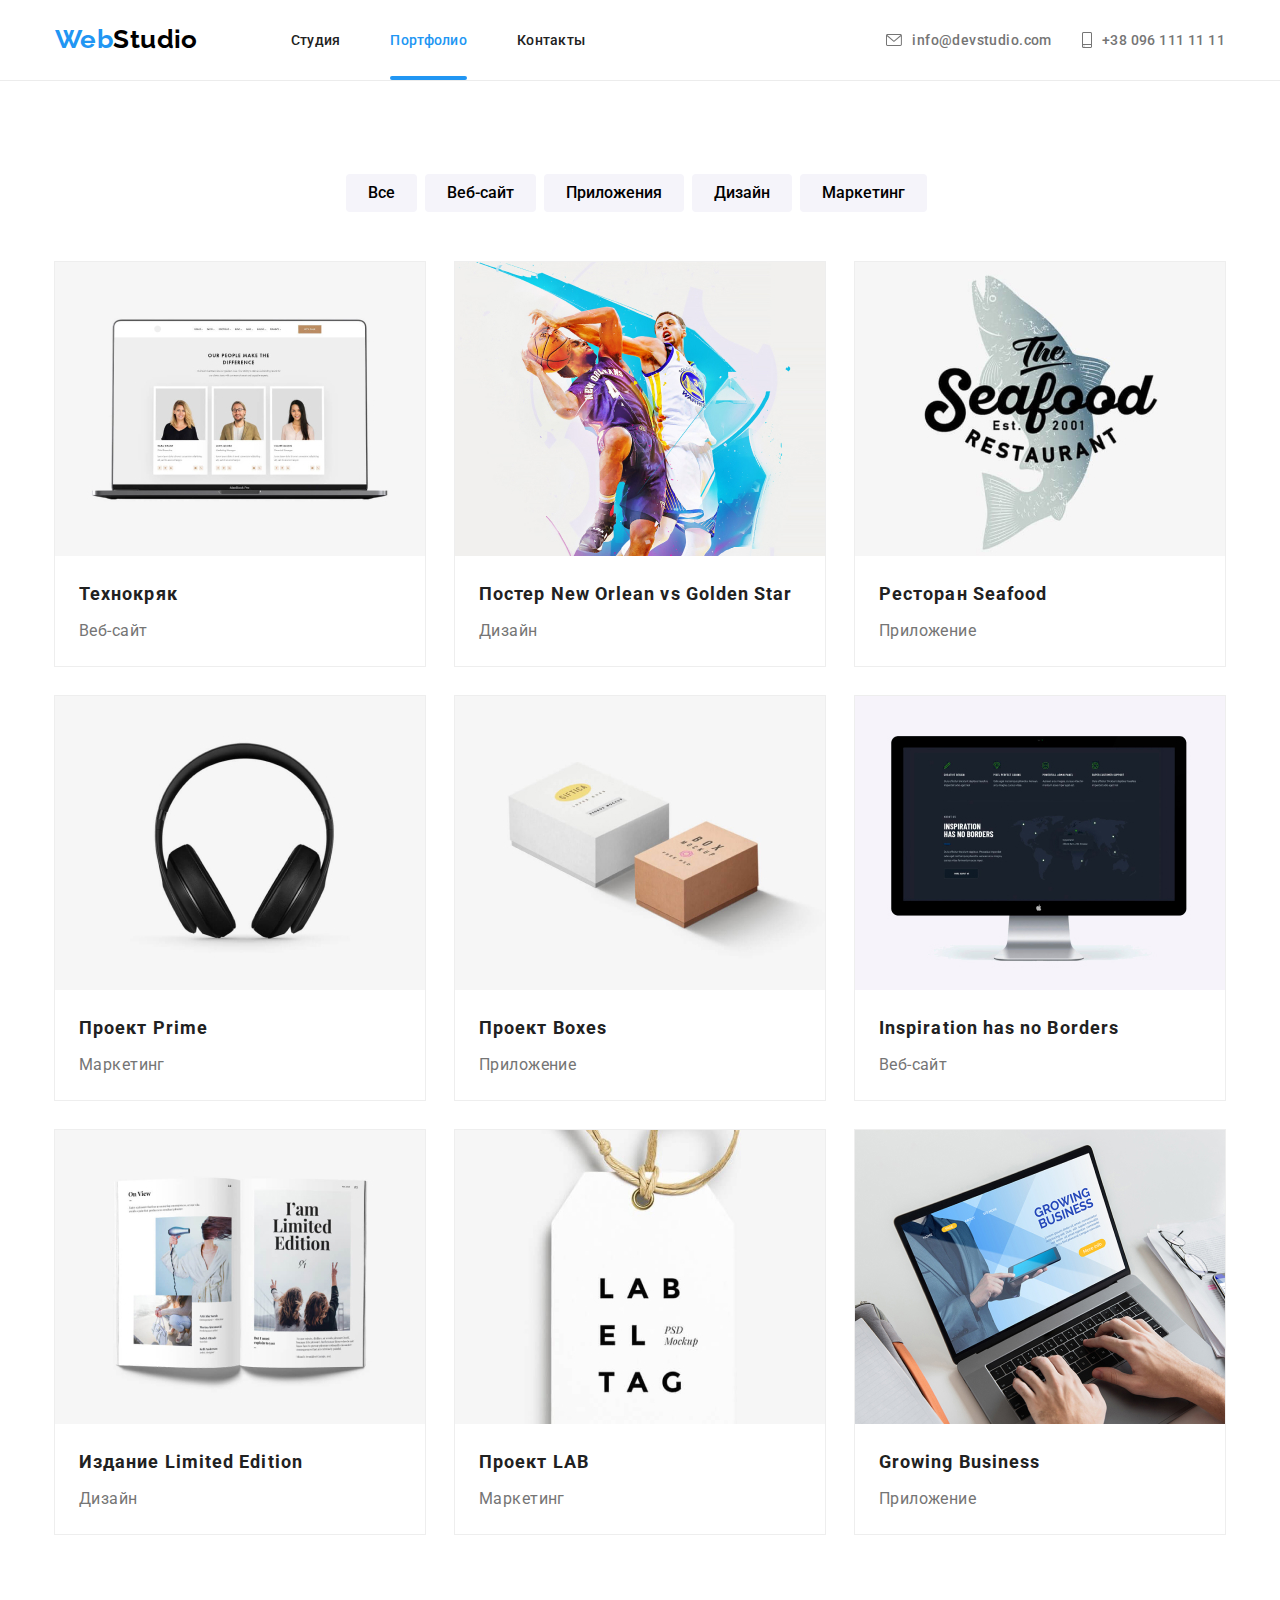
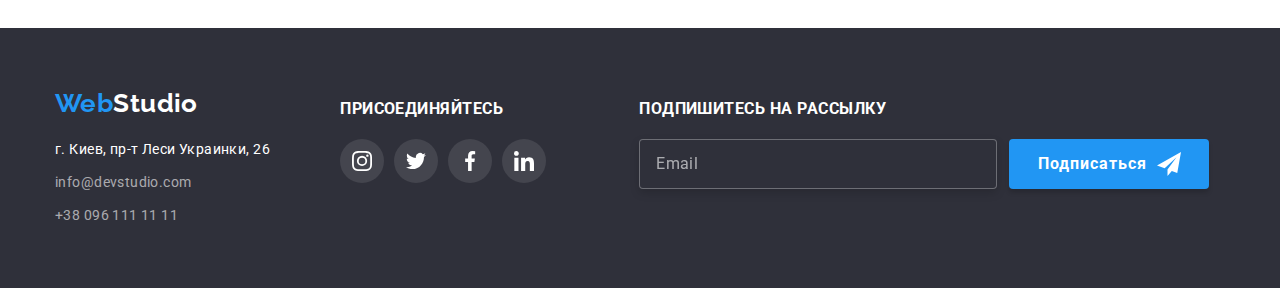
==== portfolio.html @ 319999fb "HW6" ====
<!DOCTYPE html>
<html lang="ru">

<head>
    <meta charset="UTF-8">
    <meta http-equiv="X-UA-Compatible" content="IE=edge">
    <meta name="viewport" content="width=device-width, initial-scale=1.0">
    <title>Портфолио</title>
    <link rel="preconnect" href="https://fonts.gstatic.com">
    <link
        href="https://fonts.googleapis.com/css2?family=Raleway:wght@700&family=Roboto:wght@400;500;700;900&display=swap"
        rel="stylesheet">
    <link rel="stylesheet" href="./css/modern-normalize.css">
    <link rel="stylesheet" href="./css/styles.css">
</head>

<body>
    <header class="header">
        <nav class="container header-nav">
            <a href="" class="logo"><span class="logo-text">Web</span>Studio</a>
            <ul class="header-menu-list">
                <li class="header-menu-item">
                    <a href="./index.html" class="header-menu-link">Студия</a>
                </li>
                <li class="header-menu-item position">
                    <a href="./portfolio.html" class="header-menu-link color">Портфолио</a>
                </li>
                <li class="header-menu-item">
                    <a href="" class="header-menu-link">Контакты</a>
                </li>
            </ul>
            <ul class="header-contacts-list">
                <li class="header-contacts-item">
                    <a href="mailto:info@devstudio.com" class="link">
                        <svg class="link-icon" width="16" height="16">
                            <use href="./images/sprite.svg#envelope"></use>
                        </svg>
                        info@devstudio.com
                    </a>
                </li>
                <li class="header-contacts-item">
                    <a href="tel:+380961111111" class="link">
                        <svg class="link-icon" width="10" height="16">
                            <use href="./images/sprite.svg#smartphone"></use>
                        </svg>
                        +38 096 111 11 11
                    </a>
                </li>
            </ul>
        </nav>
    </header>
    <main>
        <section class="section">
            <div class="container">
                <!-- <h1>Portfolio</h1> -->
                <ul class="portfolio-buttons-list">
                    <li class="portfolio-buttons-item"><button type="button" class="button">Все</button></li>
                    <li class="portfolio-buttons-item"><button type="button" class="button">Веб-сайт</button></li>
                    <li class="portfolio-buttons-item"><button type="button" class="button">Приложения</button></li>
                    <li class="portfolio-buttons-item"><button type="button" class="button">Дизайн</button></li>
                    <li class="portfolio-buttons-item"><button type="button" class="button">Маркетинг</button></li>
                </ul>
                <ul class="portfolio-cards-list">
                    <li class="portfolio-cards-item">
                        <a href="" class="portfolio-cards-link">
                            <div class="card-img-block overlay">
                                <img src="./images/portfolio_1.jpg" alt="Technokryak" width="370">
                                <p class="pop-up-text">Технокряк это современная площадка распространения коронавируса.
                                    Компании используют эту
                                    платформу для цифрового шпионажа и атак на защищённые сервера конкурентов.</p>
                            </div>
                            <div class="card-content-block">
                                <h2 class="list-title-bold">Технокряк</h2>
                                <p class="list-paragraph">Веб-сайт</p>
                            </div>
                        </a>
                    </li>
                    <li class="portfolio-cards-item">
                        <a href="" class="portfolio-cards-link">
                            <div class="card-img-block overlay">
                                <img src="./images/portfolio_2.jpg" alt="Poster New Orlean vs Golden Star" width="370">
                                <p class="pop-up-text">Технокряк это современная площадка распространения коронавируса.
                                    Компании используют эту
                                    платформу для цифрового шпионажа и атак на защищённые сервера конкурентов.</p>
                            </div>
                            <div class="card-content-block">
                                <h2 class="list-title-bold">Постер New Orlean vs Golden Star</h2>
                                <p class="list-paragraph">Дизайн</p>
                            </div>
                        </a>
                    </li>
                    <li class="portfolio-cards-item">
                        <a href="" class="portfolio-cards-link">
                            <div class="card-img-block overlay">
                                <img src="./images/portfolio_3.jpg" alt="Restaurant Seafood" width="370">
                                <p class="pop-up-text">Технокряк это современная площадка распространения коронавируса.
                                    Компании используют эту
                                    платформу для цифрового шпионажа и атак на защищённые сервера конкурентов.</p>
                            </div>
                            <div class="card-content-block">
                                <h2 class="list-title-bold">Ресторан Seafood</h2>
                                <p class="list-paragraph">Приложение</p>
                            </div>
                        </a>
                    </li>
                    <li class="portfolio-cards-item">
                        <a href="" class="portfolio-cards-link">
                            <div class="card-img-block overlay">
                                <img src="./images/portfolio_4.jpg" alt="Project Prime" width="370">
                                <p class="pop-up-text">Технокряк это современная площадка распространения коронавируса.
                                    Компании используют эту платформу для цифрового шпионажа и атак на защищённые
                                    сервера
                                    конкурентов.</p>
                            </div>
                            <div class="card-content-block">
                                <h2 class="list-title-bold">Проект Prime</h2>
                                <p class="list-paragraph">Маркетинг</p>
                            </div>
                        </a>
                    </li>
                    <li class="portfolio-cards-item">
                        <a href="" class="portfolio-cards-link">
                            <div class="card-img-block overlay">
                                <img src="./images/portfolio_5.jpg" alt="Project Boxes" width="370">
                                <p class="pop-up-text">Технокряк это современная площадка распространения коронавируса.
                                    Компании используют эту платформу для цифрового шпионажа и атак на защищённые
                                    сервера
                                    конкурентов.</p>
                            </div>
                            <div class="card-content-block">
                                <h2 class="list-title-bold">Проект Boxes</h2>
                                <p class="list-paragraph">Приложение</p>
                            </div>
                        </a>
                    </li>
                    <li class="portfolio-cards-item">
                        <a href="" class="portfolio-cards-link">
                            <div class="card-img-block overlay">
                                <img src="./images/portfolio_6.jpg" alt="Inspiration has no Borders" width="370">
                                <p class="pop-up-text">Технокряк это современная площадка распространения коронавируса.
                                    Компании используют эту
                                    платформу для цифрового шпионажа и атак на защищённые сервера конкурентов.</p>
                            </div>
                            <div class="card-content-block">
                                <h2 class="list-title-bold">Inspiration has no Borders</h2>
                                <p class="list-paragraph">Веб-сайт</p>
                            </div>
                        </a>
                    </li class="portfolio-cards-item">
                    <li class="portfolio-cards-item">
                        <a href="" class="portfolio-cards-link">
                            <div class="card-img-block overlay">
                                <img src="./images/portfolio_7.jpg" alt="Edition Limited Edition" width="370">
                                <p class="pop-up-text">Технокряк это современная площадка распространения коронавируса.
                                    Компании используют эту
                                    платформу для цифрового шпионажа и атак на защищённые сервера конкурентов.</p>
                            </div>
                            <div class="card-content-block">
                                <h2 class="list-title-bold">Издание Limited Edition</h2>
                                <p class="list-paragraph">Дизайн</p>
                            </div>
                        </a>
                    </li>
                    <li class="portfolio-cards-item">
                        <a href="" class="portfolio-cards-link">
                            <div class="card-img-block overlay">
                                <img src="./images/portfolio_8.jpg" alt="Project LAB" width="370">
                                <p class="pop-up-text">Технокряк это современная площадка распространения коронавируса.
                                    Компании используют эту
                                    платформу для цифрового шпионажа и атак на защищённые сервера конкурентов.</p>
                            </div>
                            <div class="card-content-block">
                                <h2 class="list-title-bold">Проект LAB</h2>
                                <p class="list-paragraph">Маркетинг</p>
                            </div>
                        </a>
                    </li>
                    <li class="portfolio-cards-item">
                        <a href="" class="portfolio-cards-link">
                            <div class="card-img-block overlay">
                                <img src="./images/portfolio_9.jpg" alt="Growing Business" width="370">
                                <p class="pop-up-text">Технокряк это современная площадка распространения коронавируса.
                                    Компании используют эту
                                    платформу для цифрового шпионажа и атак на защищённые сервера конкурентов.</p>
                            </div>
                            <div class="card-content-block">
                                <h2 class="list-title-bold">Growing Business</h2>
                                <p class="list-paragraph">Приложение</p>
                            </div>
                        </a>
                    </li>
                </ul>
            </div>
        </section>
    </main>
    <footer class="footer">
        <div class="container">
            <div class="address_join">
                <div>
                    <a href="" class="logo"><span class="logo-text">Web</span>Studio</a>
                    <address>
                        <ul class="footer-list">
                            <li class="footer-item">
                                <p>г. Киев, пр-т Леси Украинки, 26</p>
                            </li>
                            <li class="footer-item">
                                <a href="mailto:info@devstudio.com" class="footer-item-link">info@devstudio.com</a>
                            </li>
                            <li class="footer-item">
                                <a href="tel:+380961111111" class="footer-item-link">+38 096 111 11 11</a>
                            </li>
                        </ul>
                    </address>
                </div>
                <div class="join-block">
                    <h3 class="join-title">Присоединяйтесь</h3>
                    <ul class="social-icons-list join-mt">
                        <li class="social-icons-item">
                            <a href="" class="social-icons-link join-font-bg">
                                <svg class="social-icons-svg" width="20" height="20">
                                    <use href="./images/sprite.svg#instagram"></use>
                                </svg>
                            </a>
                        </li>
                        <li class="social-icons-item">
                            <a href="" class="social-icons-link join-font-bg">
                                <svg class="social-icons-svg" width="20" height="20">
                                    <use href="./images/sprite.svg#twitter"></use>
                                </svg>
                            </a>
                        </li>
                        <li class="social-icons-item">
                            <a href="" class="social-icons-link join-font-bg">
                                <svg class="social-icons-svg" width="20" height="20">
                                    <use href="./images/sprite.svg#facebook"></use>
                                </svg>
                            </a>
                        </li>
                        <li class="social-icons-item">
                            <a href="" class="social-icons-link join-font-bg">
                                <svg class="social-icons-svg" width="20" height="20">
                                    <use href="./images/sprite.svg#linkedin"></use>
                                </svg>
                            </a>
                        </li>
                    </ul>
                </div>
                <div class="join-email">
                    <h3 class="join-title">Подпишитесь на рассылку</h3>
                    <form action="" method="GET" class="email-form">
                        <input type="email" name="email" class="email-input" placeholder="Email">
                        <button type="submit" class="join-btn">Подписаться
                            <svg class="email-join-svg" width="24" height="24">
                                <use href="./images/sprite.svg#icon-btn"></use>
                            </svg>
                        </button>
                    </form>
                </div>
            </div>
        </div>
    </footer>
</body>

</html>
---- css/styles.css ----
:root {
  --size-gap: 30px;
  --size-svg: 10px;
  --main-text-color: #212121;
  --active-color: #2196f3;
  --grey-color: #757575;
  --main-font: Roboto, sans-serif;
  --accent-font: Raleway, sans-serif;
  --black-color: #000000;
  --white-color: #ffffff;
  --background-color: #2f303a;
  --color-svg: #afb1b8;
  --bg-svg: #f5f4fa;
  --modal-border-color: rgba(33, 33, 33, 0.2);
}

body {
  font-family: var(--main-font);
  font-size: 14px;
  color: var(--main-text-color);
  letter-spacing: 0.03em;
}

ul {
  list-style: none;
}

a {
  text-decoration: none;
}

.container {
  width: 1200px;
  padding: 0 15px;
  margin: 0 auto;
}

img {
  display: block;
  max-width: 100%;
  height: auto;
}

.section {
  padding: 94px 0;
}

/* header */
.header {
  outline: 1px solid #ececec;
}
.header-nav {
  display: flex;
  /* justify-content: space-between; */
  align-items: center;
}
.header-nav .logo {
  padding-top: 24px;
  padding-bottom: 25px;
}
.logo {
  font-family: var(--accent-font);
  font-size: 26px;
  font-weight: 700;
  line-height: 1.174;
  color: var(--black-color);
}

.logo-text {
  color: var(--active-color);
}

.header-menu-list {
  display: flex;
  margin-left: 93px;
}

.header-menu-list .header-menu-item + .header-menu-item {
  margin-left: 50px;
}

.header-menu-link {
  display: block;
  padding: 32px 0;
  color: inherit;
  font-weight: 500;
  line-height: 1.143;
  letter-spacing: 0.02em;
  transition: color 250ms cubic-bezier(0.4, 0, 0.2, 1);
}

.header-menu-link:hover,
.header-menu-link:focus {
  color: var(--active-color);
}

.header-contacts-list {
  display: flex;
  margin-left: auto;
}
.header-contacts-list .header-contacts-item + .header-contacts-item {
  margin-left: 30px;
}

.position {
  position: relative;
}

/* link */
.link {
  display: inline-flex;
  padding: 32px 0;
  font-family: inherit;
  font-style: normal;
  font-weight: 500;
  line-height: 1.143;
  color: var(--grey-color);
  transition: color 250ms cubic-bezier(0.4, 0, 0.2, 1);
}

.link:hover,
.link:focus {
  color: var(--active-color);
}

.color {
  color: var(--active-color);
}

.color::after {
  position: absolute;
  bottom: 0;
  left: 0;
  content: "";
  width: 100%;
  border: 2px solid;
  border-radius: 2px;
  background: var(--active-color);
}

.link-icon {
  margin-right: 10px;
  fill: currentColor;
  transition: fill 250ms cubic-bezier(0.4, 0, 0.2, 1);
}

.link-icon:hover,
.link-icon:focus {
  fill: currentColor;
}

/*  main page styles  */
/* section hero */
.hero {
  padding-top: 200px;
  padding-bottom: 200px;
  background: var(--background-color);
  text-align: center;
  background-image: linear-gradient(
      rgba(47, 48, 58, 0.4),
      rgba(47, 48, 58, 0.4)
    ),
    url(../images/hero_bg.jpg);
  background-repeat: no-repeat;
  background-size: cover;
}

.hero-title {
  width: 696px;
  margin: 0 auto;
  font-weight: 900;
  font-size: 44px;
  line-height: 1.363;
  text-align: center;
  letter-spacing: 0.06em;
  text-transform: uppercase;
  color: var(--white-color);
}

.hero-button {
  margin-top: var(--size-gap);
  padding: 10px 32px;
  background-color: var(--active-color);
  font-weight: 700;
  font-size: 16px;
  line-height: 1.875;
  text-align: center;
  letter-spacing: 0.06em;
  color: var(--white-color);
  cursor: pointer;
  box-shadow: 0px 4px 4px rgba(0, 0, 0, 0.15);
  border: none;
  border-radius: 4px;
  transition: background-color 250ms cubic-bezier(0.4, 0, 0.2, 1);
}

.hero-button:hover,
.hero-button:focus {
  background-color: #188ce8;
}

/* section feature */
.feature-list {
  display: flex;
}

.feature-list .feature-item + .feature-item {
  margin-left: var(--size-gap);
}

.feature-item {
  width: 270px;
}

.feature-svg {
  display: flex;
  justify-content: center;
  padding: 25px 0;
  margin-bottom: 30px;
  background: var(--bg-svg);
  border-radius: 4px;
}

.feature-item-title {
  margin-bottom: 10px;
  font-weight: 700;
  line-height: 1.143;
  text-transform: uppercase;
}

.feature-item-paragraph {
  line-height: 1.714;
  color: var(--grey-color);
}

/* section activity */

.activity {
  padding-top: 0;
}

.activity-title {
  margin-bottom: 50px;
  font-weight: 700;
  font-size: 36px;
  line-height: 1.166;
  text-align: center;
}

.activity-list {
  display: flex;
}

.activity-list .activity-item + .activity-item {
  margin-left: var(--size-gap);
}

.activity-item {
  position: relative;
  /* display: flex;
  justify-content: center;
  align-items: center; */
}

.activity-title-2 {
  position: absolute;
  bottom: 0;
  left: 0;
  display: flex;
  justify-content: center;
  align-items: center;
  width: 370px;
  text-transform: uppercase;
  font-weight: bold;
  font-size: 14px;
  line-height: 1.143;
  letter-spacing: 0.03em;
  color: var(--white-color);
  background: rgba(47, 48, 58, 0.8);
  padding: 27px 0;
}

/* section teams */

.teams {
  background: #f5f4fa;
}

.teams-list {
  display: flex;
  flex-wrap: wrap;
  margin-left: calc(-1 * var(--size-gap));
}

.teams-list > .teams-item {
  flex-basis: calc(100% / 4 - var(--size-gap));
  margin-left: var(--size-gap);
}

.teams-item {
  background: var(--white-color);
  box-shadow: 0px 1px 3px rgb(0 0 0 / 12%), 0px 1px 1px rgb(0 0 0 / 14%),
    0px 2px 1px rgb(0 0 0 / 20%);
  border-radius: 0px 0px 4px 4px;
}

.teams-title {
  margin-bottom: 50px;
  font-weight: 700;
  font-size: 36px;
  line-height: 1.166;
  text-align: center;
}

.teams-content-block {
  padding-top: var(--size-gap);
  padding-bottom: var(--size-gap);
}

.teams-item h3,
.teams-item p {
  font-size: 16px;
  line-height: 1.187;
  text-align: center;
}

.teams-item-title {
  margin-bottom: 10px;
  font-weight: 700;
}

.teams-item-text {
  color: var(--grey-color);
  margin-bottom: 16px;
}

.social-icons-list {
  display: flex;
  justify-content: center;
}

.social-icons-list .social-icons-item + .social-icons-item {
  margin-left: var(--size-svg);
}

.social-icons-link {
  width: 44px;
  height: 44px;
  display: flex;
  justify-content: center;
  align-items: center;
  border-radius: 50%;
  color: var(--color-svg);
  transition: background-color 250ms cubic-bezier(0.4, 0, 0.2, 1),
    color 250ms cubic-bezier(0.4, 0, 0.2, 1);
}

.social-icons-link:hover,
.social-icons-link:focus {
  color: var(--white-color);
  background-color: var(--active-color);
}

.social-icons-svg {
  fill: currentColor;
  transition: fill 250ms cubic-bezier(0.4, 0, 0.2, 1);
}

.social-icons-svg:hover {
  fill: currentColor;
}

/* client section */
.client-title {
  margin-bottom: 50px;
  font-weight: 700;
  font-size: 36px;
  line-height: 1.166;
  text-align: center;
}

.client-list {
  display: flex;
  flex-wrap: wrap;
  margin-left: calc(-1 * var(--size-gap));
}

.client-list > .client-item {
  flex-basis: calc(100% / 6 - var(--size-gap));
  margin-left: var(--size-gap);
}

.client-link {
  display: flex;
  justify-content: center;
  padding: 16px 0;
  width: 170px;
  height: 92px;
  border: 1px solid var(--color-svg);
  border-radius: 4px;
  color: var(--color-svg);
  transition: border 250ms cubic-bezier(0.4, 0, 0.2, 1);
}

.client-link:hover,
.client-link:focus {
  color: var(--active-color);
  border: 1px solid var(--active-color);
}

.client-link-icon {
  fill: currentColor;
  transition: fill 250ms cubic-bezier(0.4, 0, 0.2, 1);
}

.client-link-icon:hover,
.client-link-icon:focus {
  fill: currentColor;
}

/*  page portfolio styles */
/* portfolio-section */

.portfolio-buttons-list {
  display: flex;
  justify-content: center;
  margin-bottom: 50px;
}

.portfolio-cards-list {
  display: flex;
  flex-wrap: wrap;
  margin-left: calc(-1 * var(--size-gap));
  margin-bottom: calc(-1 * var(--size-gap));
}

.portfolio-cards-list > .portfolio-cards-item {
  flex-basis: calc(100% / 3 - var(--size-gap));
  margin-left: var(--size-gap);
  margin-bottom: var(--size-gap);
  outline: 1px solid #eeeeee;
}

.portfolio-cards-link {
  display: block;
  transition: box-shadow 250ms cubic-bezier(0.4, 0, 0.2, 1),
    transform 250ms cubic-bezier(0.4, 0, 0.2, 1);
}

.portfolio-cards-link:hover,
.portfolio-cards-link:focus {
  box-shadow: 0px 1px 1px rgba(0, 0, 0, 0.12), 0px 4px 4px rgba(0, 0, 0, 0.06),
    1px 4px 6px rgba(0, 0, 0, 0.16);
  cursor: pointer;
}
.portfolio-cards-link:hover .pop-up-text,
.portfolio-cards-link:focus .pop-up-text {
  transform: translateY(0);
}

.portfolio-buttons-item {
  margin-right: 8px;
}

.card-img-block img {
  width: 100%;
}

.card-content-block {
  padding: 20px 24px;
}
.overlay {
  position: relative;
  overflow: hidden;
}
.pop-up-text {
  position: absolute;
  top: 0;
  width: 100%;
  height: 100%;
  display: flex;
  justify-content: center;
  align-items: center;
  padding-left: 24px;
  padding-right: 24px;
  font-size: 18px;
  line-height: 1.555;
  color: var(--white-color);
  background-color: rgba(33, 150, 243, 0.9);
  transform: translateY(100%);
  transition: transform 250ms cubic-bezier(0.4, 0, 0.2, 1);
}

/* button */
.button {
  font-family: inherit;
  font-weight: 500;
  font-size: 16px;
  line-height: 1.625;
  cursor: pointer;
  border: none;
  background-color: #f5f4fa;
  border-radius: 4px;
  padding: 6px 22px;
  transition: background-color 250ms cubic-bezier(0.4, 0, 0.2, 1),
    box-shadow 250ms cubic-bezier(0.4, 0, 0.2, 1),
    color 250ms cubic-bezier(0.4, 0, 0.2, 1);
}

.button:hover,
.button:focus {
  color: var(--white-color);
  background-color: var(--active-color);
  box-shadow: 0px 3px 1px rgba(0, 0, 0, 0.1), 0px 1px 2px rgba(0, 0, 0, 0.08),
    0px 2px 2px rgba(0, 0, 0, 0.12);
}

/* Paragraphs */
.list-title-bold {
  margin-bottom: 4px;
  color: var(--main-text-color);
  font-weight: 700;
  font-size: 18px;
  line-height: 2;
  letter-spacing: 0.06em;
}

.list-paragraph {
  font-size: 16px;
  line-height: 1.875;
  color: var(--grey-color);
}

/* footer */
.footer {
  padding-top: 60px;
  padding-bottom: 60px;
  background: var(--background-color);
  color: var(--white-color);
}

.footer .logo {
  display: inline-block;
  margin-bottom: 20px;
  color: var(--white-color);
}

address {
  font-style: normal;
  line-height: 1.714;
}

.footer-item-link {
  color: rgba(255, 255, 255, 0.6);
}

.footer-list .footer-item + .footer-item {
  margin-top: 9px;
}
.address_join {
  display: flex;
}

.join-mt {
  margin-top: 20px;
}
.join-block {
  width: 206px;
  margin-left: 70px;
}

.join-title {
  margin-top: 12px;
  line-height: 1.143;
  letter-spacing: 0.03em;
  text-transform: uppercase;
}

.join-font-bg {
  color: var(--white-color);
  background: rgba(255, 255, 255, 0.1);
}

.join-email {
  margin-left: 93px;
  width: 581px;
}

.email-form {
  display: flex;
  margin-top: 20px;
}

.email-input {
  padding-left: 16px;
  padding-top: 15px;
  padding-bottom: 15px;
  vertical-align: bottom;
  width: 358px;
  border: 1px solid rgba(255, 255, 255, 0.3);
  background: var(--background-color);
  filter: drop-shadow(0px 4px 4px rgba(0, 0, 0, 0.15));
  border-radius: 4px;
}

::placeholder {
  font-size: 16px;
  line-height: 1.25;
  letter-spacing: 0.03em;
  color: rgba(255, 255, 255, 0.6);
}

.join-btn {
  margin-left: 12px;
  padding: 10px 28px 10px 29px;
  display: inline-flex;
  align-items: center;
  vertical-align: bottom;
  color: var(--white-color);
  font-size: 16px;
  font-weight: 700;
  letter-spacing: 0.06em;
  line-height: 1.875;
  background: var(--active-color);
  box-shadow: 0px 4px 4px rgba(0, 0, 0, 0.15);
  border-radius: 4px;
  border: 0;
}

.email-join-svg {
  margin-left: 10px;
}

/* modal */
.modal {
  position: fixed;
  top: 0;
  left: 0;
  width: 100%;
  height: 100%;
  background: rgba(0, 0, 0, 0.2);
}
.modal.is-hidden {
  opacity: 0;
  pointer-events: none;
}
.modal-content {
  position: absolute;
  top: 50%;
  left: 50%;
  transform: translate(-50%, -50%);
  width: 528px;
  height: 581px;
  background: var(--white-color);
  transition: transform 250ms cubic-bezier(0.4, 0, 0.2, 1);
}

.button-close {
  position: absolute;
  right: 8px;
  top: 8px;
  display: flex;
  justify-content: center;
  align-items: center;
  width: 30px;
  height: 30px;
  border-radius: 50%;
  background: var(--white-color);
  border: 1px solid rgba(0, 0, 0, 0.1);
  cursor: pointer;
  transition: border-color 250ms cubic-bezier(0.4, 0, 0.2, 1),
    color 250ms cubic-bezier(0.4, 0, 0.2, 1);
}

.button-close:hover,
.button-close:focus {
  border-color: rgba(0, 0, 0, 0.1);
  color: var(--active-color);
}

.button-close-svg {
  width: 11px;
  height: 11px;
  fill: currentColor;
}

.modal-form {
  padding: 40px;
  display: flex;
  flex-direction: column;
  /* position: absolute; */
}
.modal-form-title {
  margin-bottom: 12px;
  font-weight: 700;
  font-size: 20px;
  line-height: 1.15;
  letter-spacing: 0.03em;
}
.modal-form-label {
  font-size: 12px;
  line-height: 1.166;
  letter-spacing: 0.01em;
  color: var(--grey-color);
}

.modal-form-label-wrap {
  position: relative;
  display: block;
  margin-top: 4px;
  margin-bottom: 10px;
}
.modal-form-input {
  padding-left: 42px;
  border: 1px solid var(--modal-border-color);
  outline: none;
  border-radius: 4px;
  width: 100%;
  height: 40px;
  cursor: pointer;
  transition: border 250ms cubic-bezier(0.4, 0, 0.2, 1);
}

.modal-form-input:hover,
.modal-form-input:focus {
  border: 1px solid var(--active-color);
}
.modal-form-icons-svg {
  display: flex;
  justify-content: center;
  align-items: center;
  position: absolute;
  top: 50%;
  left: 12px;
  transform: translateY(-50%);
  transition: fill 250ms cubic-bezier(0.4, 0, 0.2, 1);
}

.modal-form-input:hover + .modal-form-icons-svg,
.modal-form-input:focus + .modal-form-icons-svg {
  fill: var(--active-color);
}

.modal-textarea {
  padding: 12px 16px;
  margin-top: 4px;
  width: 100%;
  height: 120px;
  border: 1px solid var(--modal-border-color);
  border-radius: 4px;
  resize: none;
  outline: none;
  cursor: pointer;
  transition: border 250ms cubic-bezier(0.4, 0, 0.2, 1);
}

.modal-textarea:hover,
.modal-textarea:focus {
  border: 1px solid var(--modal-border-color);
}

.modal-textarea::placeholder {
  font-size: 12px;
  line-height: 1.166;
  letter-spacing: 0.01em;
  color: rgba(117, 117, 117, 0.5);
}
.modal-form-checkbox {
  display: flex;
  justify-content: center;
  align-items: center;
  margin-top: 20px;
  margin-bottom: 30px;
}

.modal-form-checkbox-label {
  margin-left: 8px;
  font-size: 14px;
  line-height: 1.714;
  letter-spacing: 0.03em;
  color: var(--grey-color);
}

/* 
Через псевдокласс before
.modal-form-checkbox-label::before {
  content: "";
  width: 16px;
  height: 15px;
  border: 2px solid var(--main-text-color);
  display: inline-block;
  border-radius: 4px;
  margin-right: 8px;
  vertical-align: middle;
}

.modal-form-checkbox-input:checked + .modal-form-checkbox-label::before {
  background: var(--active-color);
  border-color: var(--active-color);
  background-image: url("../images/svg/checkmark.svg");
} */

.modal-form-check-svg {
  width: 16px;
  height: 15px;
  border: 2px solid var(--main-text-color);
  display: block;
  border-radius: 4px;
  fill: var(--white-color);
}
.modal-form-checkbox-input:checked
  + .modal-form-checkbox-label
  .modal-form-check-svg {
  background: var(--active-color);
  border-color: var(--active-color);
}

.visually-hidden {
  position: absolute;
  width: 1px;
  height: 1px;
  margin: -1px;
  padding: 0;
  overflow: hidden;
  border: 0;
  clip: rect(0 0 0 0);
}

.modal-form-link {
  color: var(--active-color);
  text-decoration: underline;
}
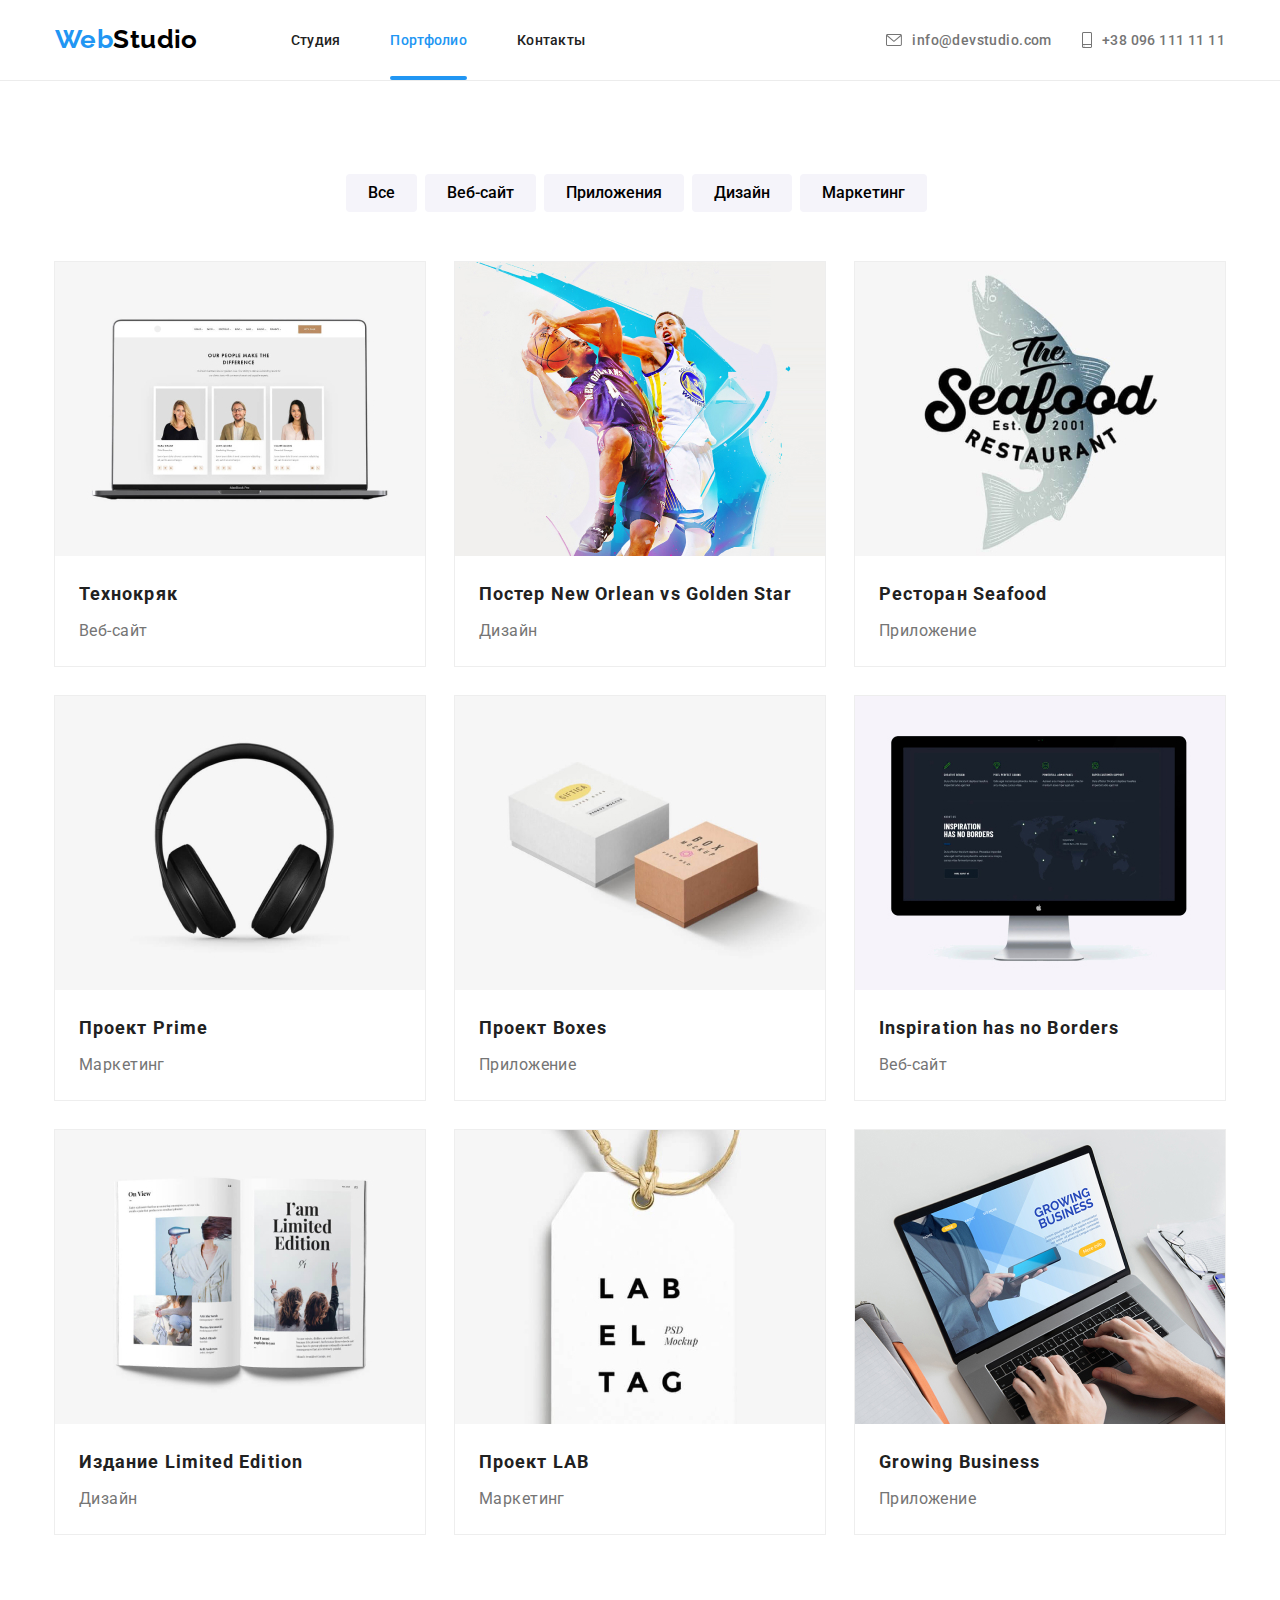
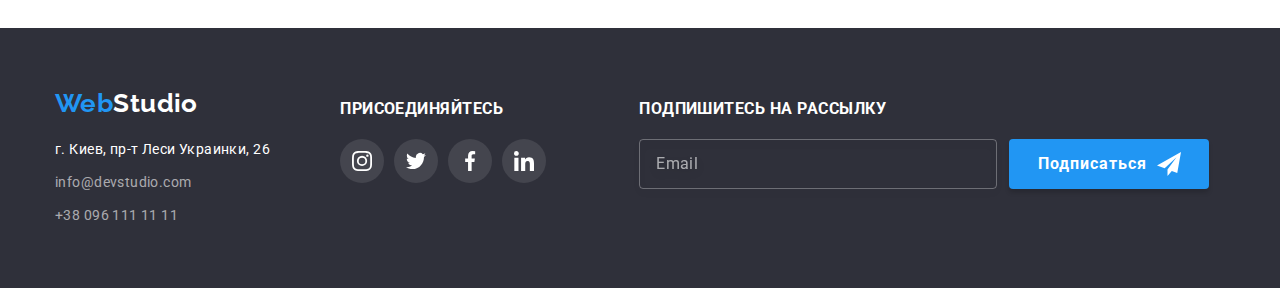
==== commit 670e084c: "HW 6 (edits)" ====
--- a/portfolio.html
+++ b/portfolio.html
@@ -247,11 +247,13 @@
                 </div>
                 <div class="join-email">
                     <h3 class="join-title">Подпишитесь на рассылку</h3>
-                    <form action="" method="GET" class="email-form">
-                        <input type="email" name="email" class="email-input" placeholder="Email">
+                    <form action="" method="GET" class="join-email-form">
+                        <label for="join-email">
+                            <input type="email" name="join-email" class="join-email-input" placeholder="Email">
+                        </label>
                         <button type="submit" class="join-btn">Подписаться
                             <svg class="email-join-svg" width="24" height="24">
-                                <use href="./images/sprite.svg#icon-btn"></use>
+                                <use href="./images/icons.svg#icon-btn"></use>
                             </svg>
                         </button>
                     </form>
--- a/css/styles.css
+++ b/css/styles.css
@@ -9,6 +9,7 @@
   --black-color: #000000;
   --white-color: #ffffff;
   --background-color: #2f303a;
+  --active-button-color: #188ce8;
   --color-svg: #afb1b8;
   --bg-svg: #f5f4fa;
   --modal-border-color: rgba(33, 33, 33, 0.2);
@@ -135,7 +136,7 @@
   width: 100%;
   border: 2px solid;
   border-radius: 2px;
-  background: var(--active-color);
+  background-color: var(--active-color);
 }
 
 .link-icon {
@@ -154,7 +155,7 @@
 .hero {
   padding-top: 200px;
   padding-bottom: 200px;
-  background: var(--background-color);
+  background-color: var(--background-color);
   text-align: center;
   background-image: linear-gradient(
       rgba(47, 48, 58, 0.4),
@@ -196,7 +197,7 @@
 
 .hero-button:hover,
 .hero-button:focus {
-  background-color: #188ce8;
+  background-color: var(--active-button-color);
 }
 
 /* section feature */
@@ -276,14 +277,14 @@
   line-height: 1.143;
   letter-spacing: 0.03em;
   color: var(--white-color);
-  background: rgba(47, 48, 58, 0.8);
+  background-color: rgba(47, 48, 58, 0.8);
   padding: 27px 0;
 }
 
 /* section teams */
 
 .teams {
-  background: #f5f4fa;
+  background-color: #f5f4fa;
 }
 
 .teams-list {
@@ -535,7 +536,7 @@
 .footer {
   padding-top: 60px;
   padding-bottom: 60px;
-  background: var(--background-color);
+  background-color: var(--background-color);
   color: var(--white-color);
 }
 
@@ -578,7 +579,7 @@
 
 .join-font-bg {
   color: var(--white-color);
-  background: rgba(255, 255, 255, 0.1);
+  background-color: rgba(255, 255, 255, 0.1);
 }
 
 .join-email {
@@ -586,24 +587,28 @@
   width: 581px;
 }
 
-.email-form {
+.join-email-form {
   display: flex;
   margin-top: 20px;
 }
 
-.email-input {
+.join-email-input {
   padding-left: 16px;
   padding-top: 15px;
   padding-bottom: 15px;
   vertical-align: bottom;
   width: 358px;
+  height: 50px;
+  color: var(--white-color);
   border: 1px solid rgba(255, 255, 255, 0.3);
-  background: var(--background-color);
+  background-color: transparent;
   filter: drop-shadow(0px 4px 4px rgba(0, 0, 0, 0.15));
   border-radius: 4px;
-}
-
-::placeholder {
+  outline: none;
+  cursor: pointer;
+}
+
+.join-email-input::placeholder {
   font-size: 16px;
   line-height: 1.25;
   letter-spacing: 0.03em;
@@ -621,7 +626,7 @@
   font-weight: 700;
   letter-spacing: 0.06em;
   line-height: 1.875;
-  background: var(--active-color);
+  background-color: var(--active-color);
   box-shadow: 0px 4px 4px rgba(0, 0, 0, 0.15);
   border-radius: 4px;
   border: 0;
@@ -640,10 +645,12 @@
   height: 100%;
   background: rgba(0, 0, 0, 0.2);
 }
+
 .modal.is-hidden {
   opacity: 0;
   pointer-events: none;
 }
+
 .modal-content {
   position: absolute;
   top: 50%;
@@ -651,7 +658,7 @@
   transform: translate(-50%, -50%);
   width: 528px;
   height: 581px;
-  background: var(--white-color);
+  background-color: var(--white-color);
   transition: transform 250ms cubic-bezier(0.4, 0, 0.2, 1);
 }
 
@@ -688,8 +695,8 @@
   padding: 40px;
   display: flex;
   flex-direction: column;
-  /* position: absolute; */
-}
+}
+
 .modal-form-title {
   margin-bottom: 12px;
   font-weight: 700;
@@ -697,6 +704,7 @@
   line-height: 1.15;
   letter-spacing: 0.03em;
 }
+
 .modal-form-label {
   font-size: 12px;
   line-height: 1.166;
@@ -765,6 +773,7 @@
   letter-spacing: 0.01em;
   color: rgba(117, 117, 117, 0.5);
 }
+
 .modal-form-checkbox {
   display: flex;
   justify-content: center;
@@ -774,44 +783,47 @@
 }
 
 .modal-form-checkbox-label {
-  margin-left: 8px;
   font-size: 14px;
   line-height: 1.714;
   letter-spacing: 0.03em;
   color: var(--grey-color);
-}
-
-/* 
-Через псевдокласс before
-.modal-form-checkbox-label::before {
-  content: "";
+  cursor: pointer;
+}
+
+.modal-form-check-svg {
   width: 16px;
   height: 15px;
   border: 2px solid var(--main-text-color);
   display: inline-block;
   border-radius: 4px;
-  margin-right: 8px;
   vertical-align: middle;
-}
-
-.modal-form-checkbox-input:checked + .modal-form-checkbox-label::before {
-  background: var(--active-color);
-  border-color: var(--active-color);
-  background-image: url("../images/svg/checkmark.svg");
-} */
-
-.modal-form-check-svg {
-  width: 16px;
-  height: 15px;
-  border: 2px solid var(--main-text-color);
-  display: block;
-  border-radius: 4px;
   fill: var(--white-color);
 }
+
 .modal-form-checkbox-input:checked
   + .modal-form-checkbox-label
   .modal-form-check-svg {
-  background: var(--active-color);
+  background-color: var(--active-color);
+  background-size: contain;
+  background-origin: border-box;
+  border-color: var(--active-color);
+}
+
+.modal-form-checkbox-input:focus
+  + .modal-form-checkbox-label
+  .modal-form-check-svg {
+  background-color: var(--active-color);
+  background-size: contain;
+  background-origin: border-box;
+  border-color: var(--active-color);
+}
+
+.modal-form-checkbox-input:checked:focus
+  + .modal-form-checkbox-label
+  .modal-form-check-svg {
+  background-color: var(--active-color);
+  background-size: contain;
+  background-origin: border-box;
   border-color: var(--active-color);
 }
 
@@ -830,3 +842,25 @@
   color: var(--active-color);
   text-decoration: underline;
 }
+.modal-form-btn {
+  width: 200px;
+  height: 50px;
+  margin: 0 auto;
+  border: 0;
+  cursor: pointer;
+  background-color: var(--active-color);
+  box-shadow: 0px 4px 4px rgba(0, 0, 0, 0.15);
+  border-radius: 4px;
+  font-size: 16px;
+  font-weight: 700;
+  line-height: 1.875;
+  letter-spacing: 0.06em;
+  color: var(--white-color);
+  transition: background-color 250ms cubic-bezier(0.4, 0, 0.2, 1);
+}
+
+.modal-form-btn:hover,
+.modal-form-btn:focus {
+  background-color: var(--active-button-color);
+}
+/* End modal */
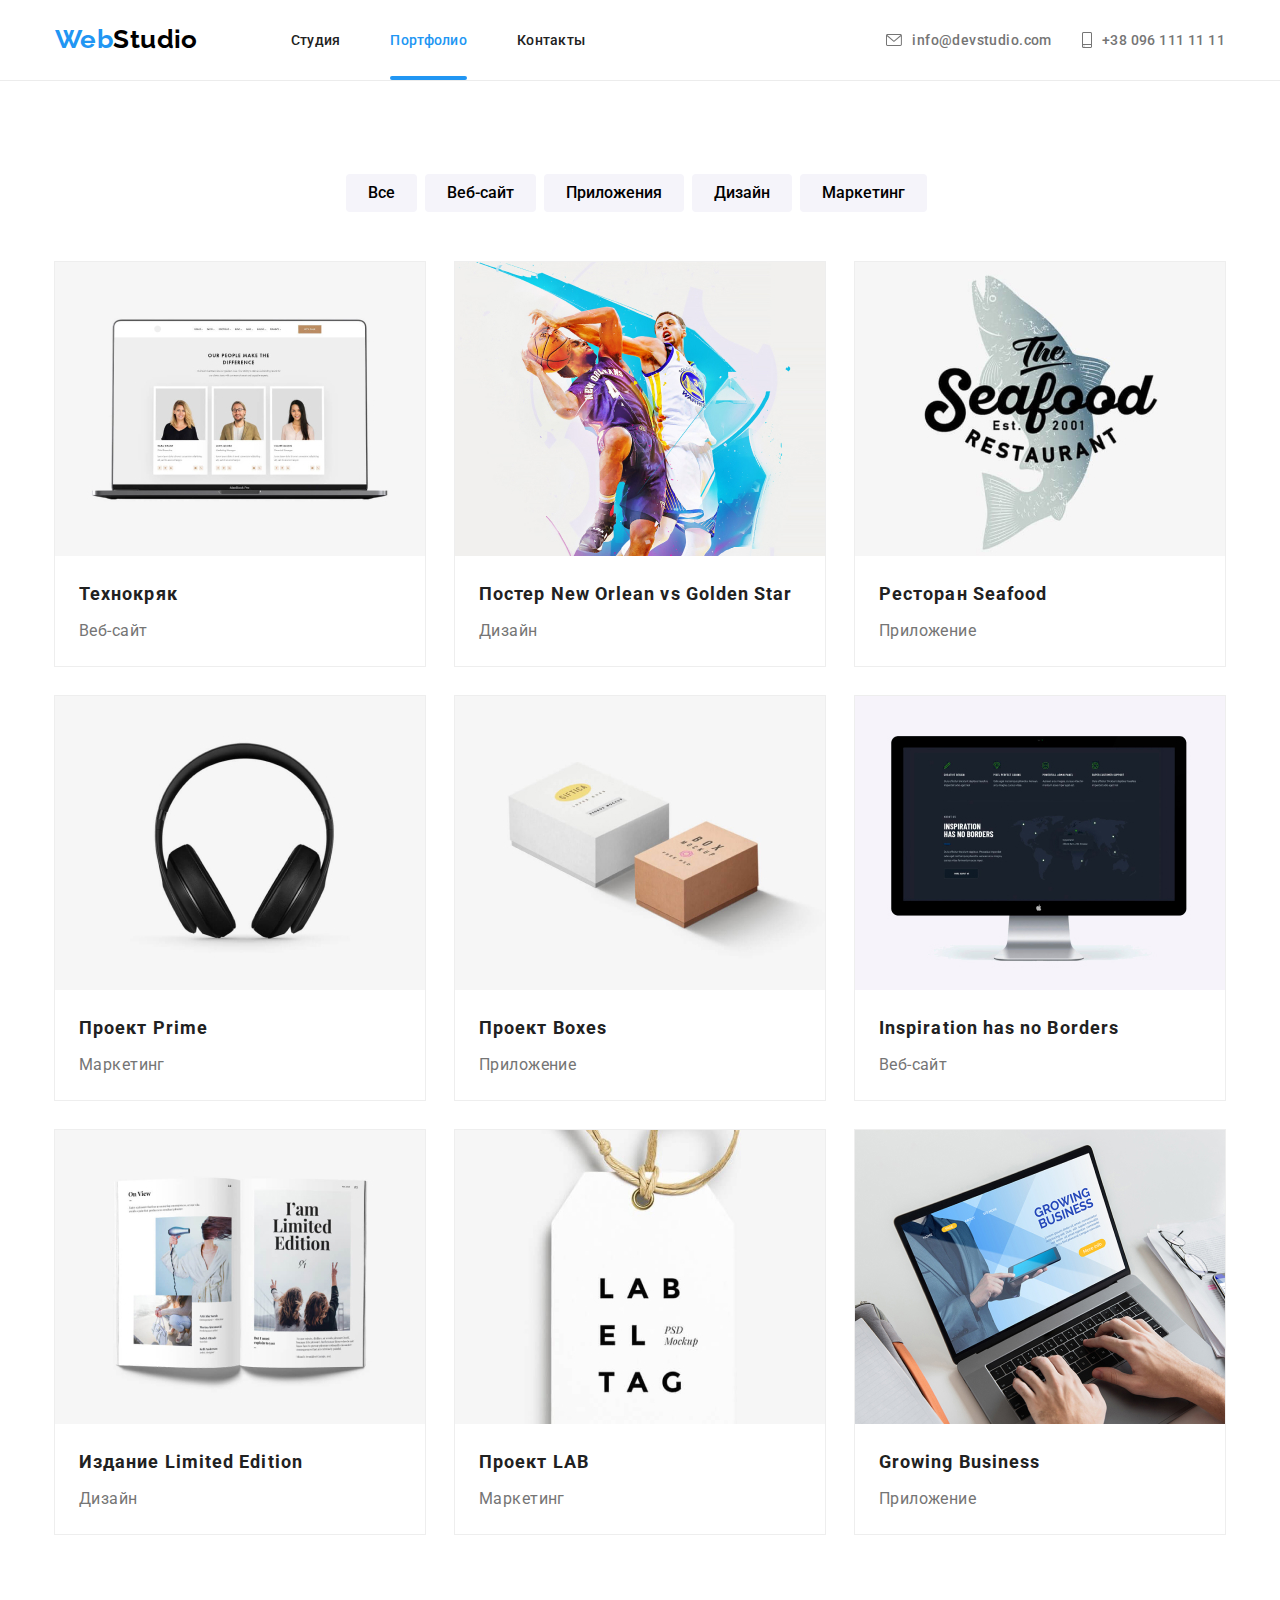
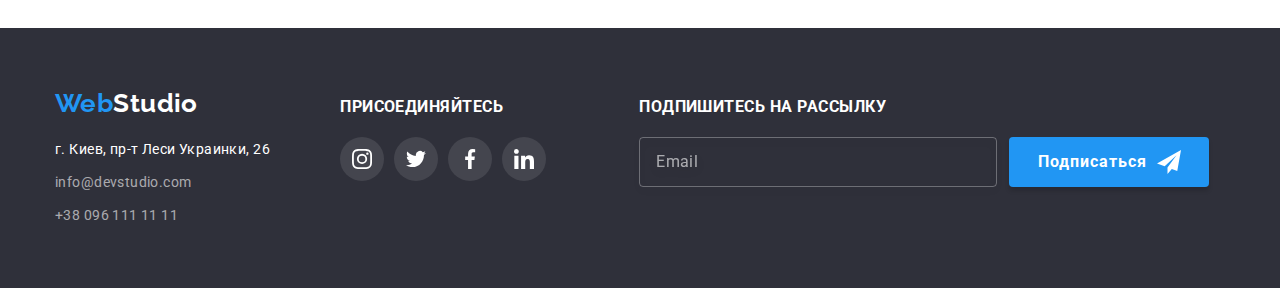
==== commit b8c3729e: "bug fix HW6 (mentor's remarks)" ====
--- a/portfolio.html
+++ b/portfolio.html
@@ -248,9 +248,7 @@
                 <div class="join-email">
                     <h3 class="join-title">Подпишитесь на рассылку</h3>
                     <form action="" method="GET" class="join-email-form">
-                        <label for="join-email">
-                            <input type="email" name="join-email" class="join-email-input" placeholder="Email">
-                        </label>
+                        <input type="email" name="join-email" class="join-email-input" placeholder="Email" required>
                         <button type="submit" class="join-btn">Подписаться
                             <svg class="email-join-svg" width="24" height="24">
                                 <use href="./images/icons.svg#icon-btn"></use>
--- a/css/styles.css
+++ b/css/styles.css
@@ -560,6 +560,7 @@
 }
 .address_join {
   display: flex;
+  align-items: baseline;
 }
 
 .join-mt {
@@ -571,7 +572,6 @@
 }
 
 .join-title {
-  margin-top: 12px;
   line-height: 1.143;
   letter-spacing: 0.03em;
   text-transform: uppercase;
@@ -604,7 +604,6 @@
   background-color: transparent;
   filter: drop-shadow(0px 4px 4px rgba(0, 0, 0, 0.15));
   border-radius: 4px;
-  outline: none;
   cursor: pointer;
 }
 
@@ -704,8 +703,12 @@
   line-height: 1.15;
   letter-spacing: 0.03em;
 }
+.modal-form-label.mb {
+  margin-bottom: 20px;
+}
 
 .modal-form-label {
+  margin-bottom: 10px;
   font-size: 12px;
   line-height: 1.166;
   letter-spacing: 0.01em;
@@ -716,35 +719,33 @@
   position: relative;
   display: block;
   margin-top: 4px;
-  margin-bottom: 10px;
 }
 .modal-form-input {
   padding-left: 42px;
+  width: 100%;
+  height: 40px;
   border: 1px solid var(--modal-border-color);
   outline: none;
   border-radius: 4px;
-  width: 100%;
-  height: 40px;
   cursor: pointer;
   transition: border 250ms cubic-bezier(0.4, 0, 0.2, 1);
 }
 
-.modal-form-input:hover,
 .modal-form-input:focus {
   border: 1px solid var(--active-color);
 }
+
 .modal-form-icons-svg {
-  display: flex;
-  justify-content: center;
-  align-items: center;
   position: absolute;
   top: 50%;
   left: 12px;
+  display: flex;
+  justify-content: center;
+  align-items: center;
   transform: translateY(-50%);
   transition: fill 250ms cubic-bezier(0.4, 0, 0.2, 1);
 }
 
-.modal-form-input:hover + .modal-form-icons-svg,
 .modal-form-input:focus + .modal-form-icons-svg {
   fill: var(--active-color);
 }
@@ -759,12 +760,11 @@
   resize: none;
   outline: none;
   cursor: pointer;
-  transition: border 250ms cubic-bezier(0.4, 0, 0.2, 1);
-}
-
-.modal-textarea:hover,
+  transition: border-color 250ms cubic-bezier(0.4, 0, 0.2, 1);
+}
+
 .modal-textarea:focus {
-  border: 1px solid var(--modal-border-color);
+  border-color: var(--active-color);
 }
 
 .modal-textarea::placeholder {
@@ -778,7 +778,6 @@
   display: flex;
   justify-content: center;
   align-items: center;
-  margin-top: 20px;
   margin-bottom: 30px;
 }
 
@@ -791,36 +790,25 @@
 }
 
 .modal-form-check-svg {
+  display: inline-block;
   width: 16px;
   height: 15px;
   border: 2px solid var(--main-text-color);
-  display: inline-block;
   border-radius: 4px;
   vertical-align: middle;
   fill: var(--white-color);
-}
-
-.modal-form-checkbox-input:checked
-  + .modal-form-checkbox-label
-  .modal-form-check-svg {
+  transition: border-color 250ms cubic-bezier(0.4, 0, 0.2, 1);
+}
+
+.modal-form-checkbox-input:checked + * .modal-form-check-svg {
   background-color: var(--active-color);
   background-size: contain;
   background-origin: border-box;
   border-color: var(--active-color);
 }
 
-.modal-form-checkbox-input:focus
-  + .modal-form-checkbox-label
-  .modal-form-check-svg {
-  background-color: var(--active-color);
-  background-size: contain;
-  background-origin: border-box;
-  border-color: var(--active-color);
-}
-
-.modal-form-checkbox-input:checked:focus
-  + .modal-form-checkbox-label
-  .modal-form-check-svg {
+.modal-form-checkbox-input:focus,
+.modal-form-checkbox-input:hover {
   background-color: var(--active-color);
   background-size: contain;
   background-origin: border-box;
